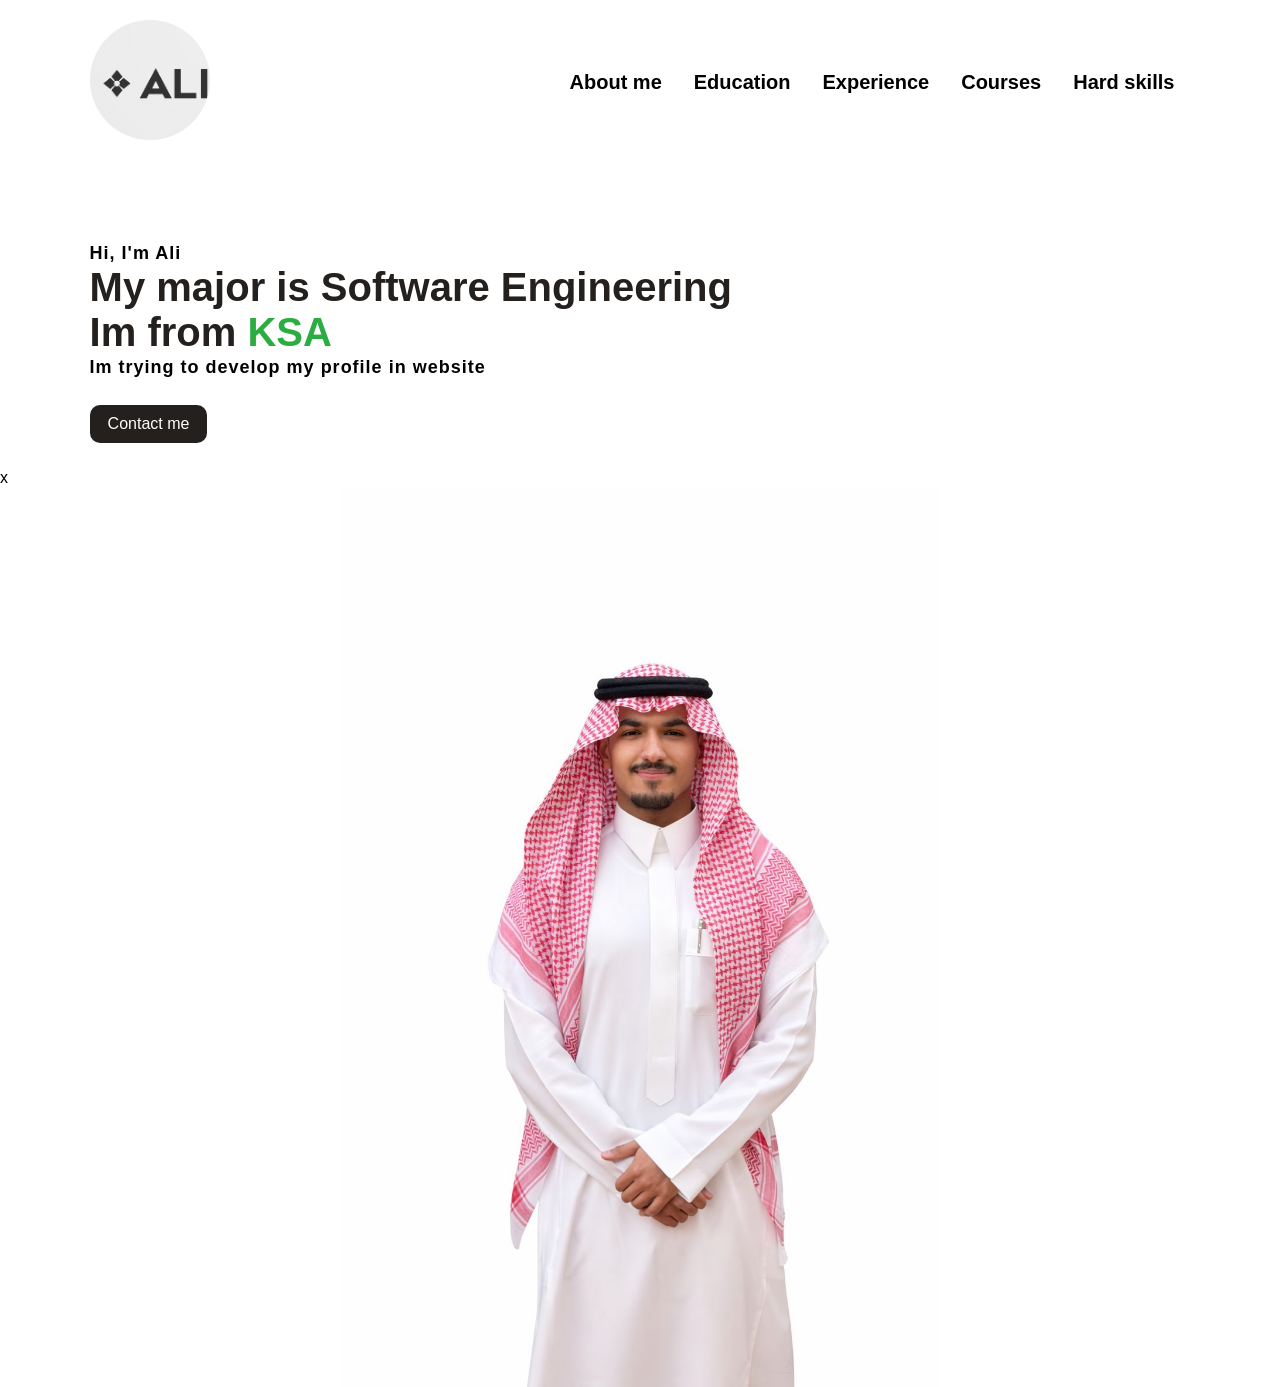
==== index.html @ 78f6ec97 "Rename site.html to index.html" ====
<!DOCTYPE html>
<html lang="ar" dir="ltr">
<head>
    <meta charset="UTF-8">
    <title>Profile Ali</title>
    <link rel="stylesheet" href="profile.css">
</head>
<body>
  <div class="main">
    <div class="navbar">
    <div class="logo">
        <img src="logo.jpg" alt="Logo"> </div>
    
    <ul>
        <li><a href="#">About me</a></li>
        <li><a href="#">Education</a></li>
        <li><a href="#">Experience</a></li> 
        <li><a href="#">Courses</a></li>
        <li><a href="#">Hard skills</a></li>
    </ul>
</div><div class="info">
        <h3>Hi, I'm Ali </h3>
        <h1>My major is Software Engineering<br> Im from <span>KSA</span></h1>
        <h3>Im trying to develop my profile in website</h3>
        <a href="#">Contact me</a>
    </div>x
    <div class="image">
        <img src="Personalimage.jpg" alt="Ali">
    </div>
  </div>
</body>
</html>
---- profile.css ----
* {
    margin: 0;
    padding: 0;
    box-sizing: border-box; 
}

.main {
    width: 100%;
    background-color: #ffffff;
    background-position: right 50%;
    background-repeat: no-repeat;
    background-size: contain;
    height: 100vh;
    font-family: sans-serif;
}
/* قسم الصورة (50%) */
.image{
    flex: 1; /* يأخذ 50% */
    height: 100%;
    display: flex;
    align-items: flex-end; /* لتبدأ الصورة من الأسفل مثل صورتك الأصلية */
    justify-content: center;
}

.image img {
    max-width: 100%;
    max-height: 100%;
    object-fit: contain; /* يحافظ على أبعاد الصورة بدون قص */
}
.logo img {
    width: 120px;
    height: 120px;
    border-radius: 70%;
    object-fit: cover;
    object-position: top;
    cursor: pointer
}

.logo img:hover {
    transform: scale(1.05); /* حركة بسيطة عند تمرير الماوس */
}
.navbar {
    width: 86%;
    display: flex;
    margin: auto;
    padding: 20px 0;
    align-items: center; 
    justify-content: space-between;
}

ul {
    display: flex; 
    list-style: none;
}

ul li {
    padding: 10px 16px;
}

ul li a {
    font-size: 20px;
    font-weight: bold;
    text-decoration: none;
    color: black;
    transition: 0.3s; 
}

ul li a:hover {
    color: #e76f51;
}
.info{
    margin-left: 7%;
    margin-top: 6%;
}
.info h1{
    font-size: 40px;
    color: rgb(36,32,30);
}
.info h3{
    font-size: 18px;
    letter-spacing: 1px;
    line-height: 24px;
}
.info span{
    color: rgb(43, 173, 65);
}
.info a{
    text-decoration: none;
    color: #fff;
    background: rgb(36,32,30);
    margin: 26px 0;
    padding: 10px 18px;
    border-radius: 10px;
    display: inline-block;
}
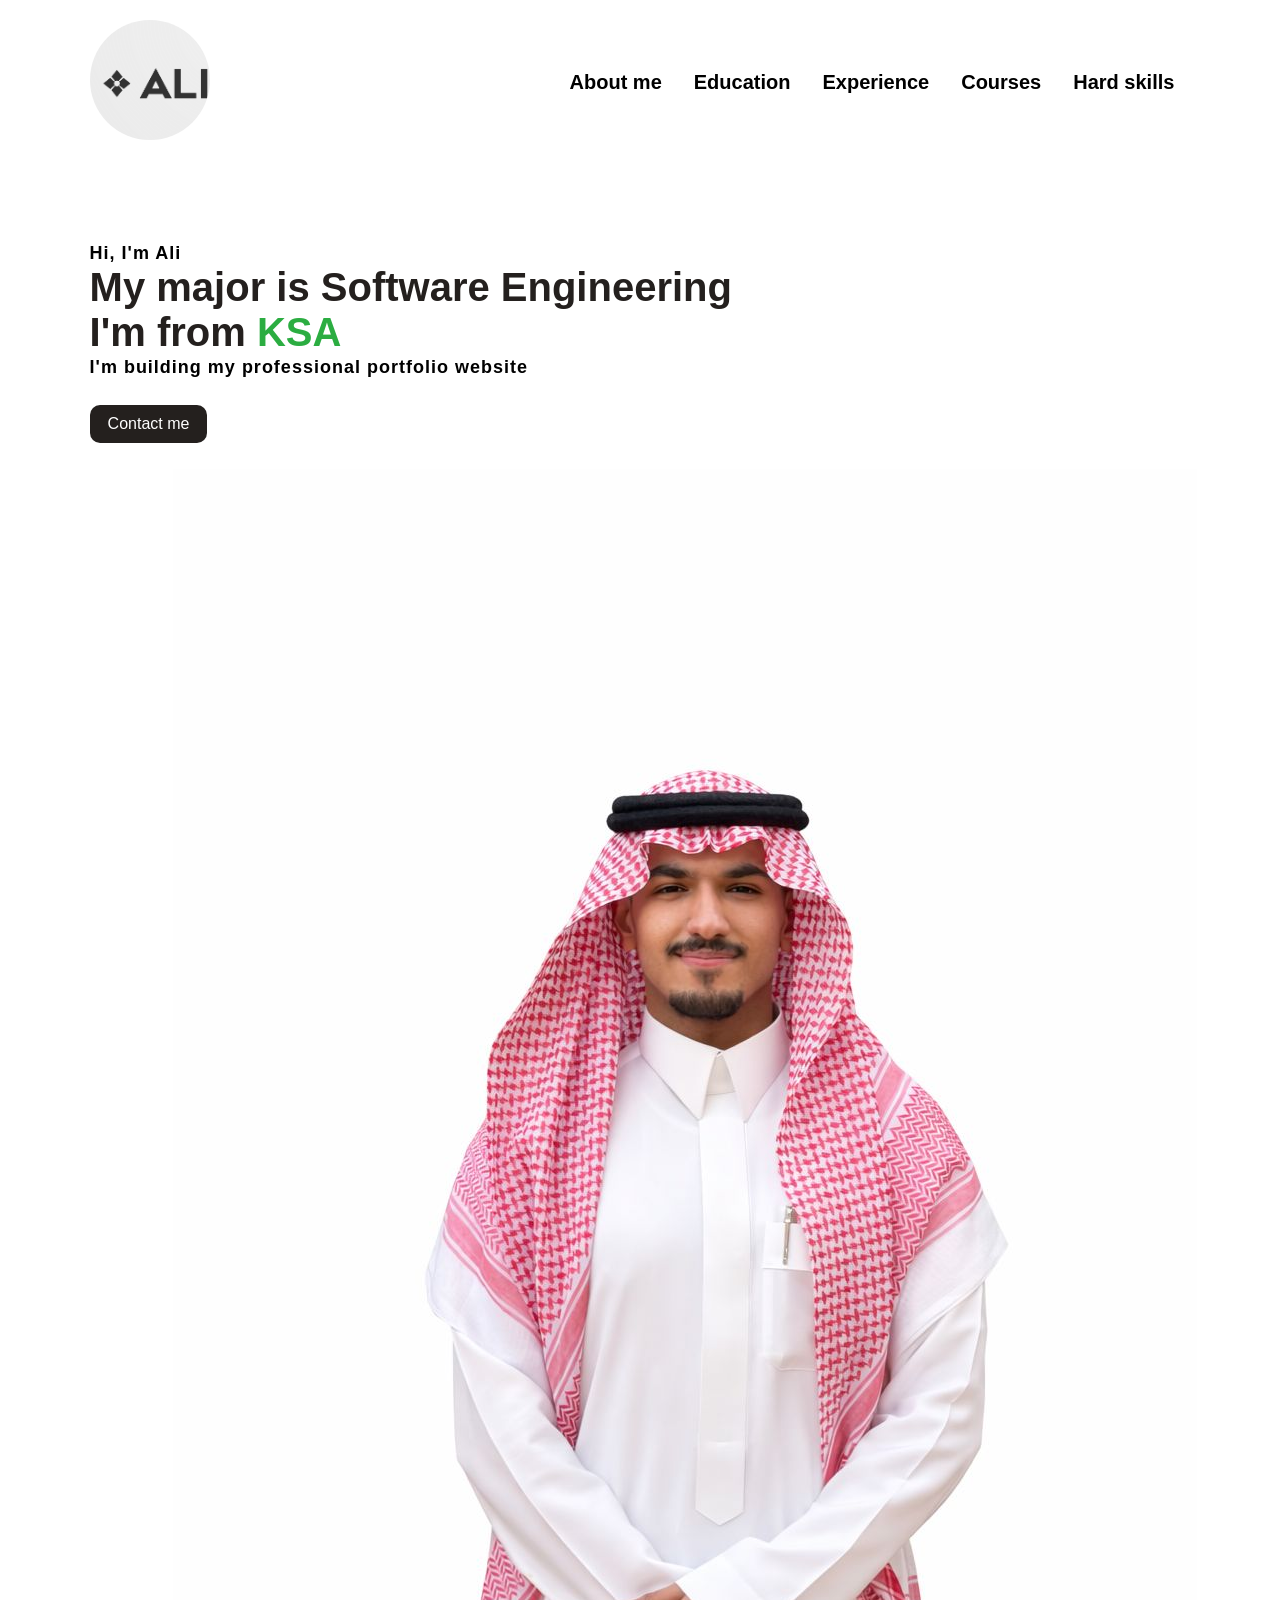
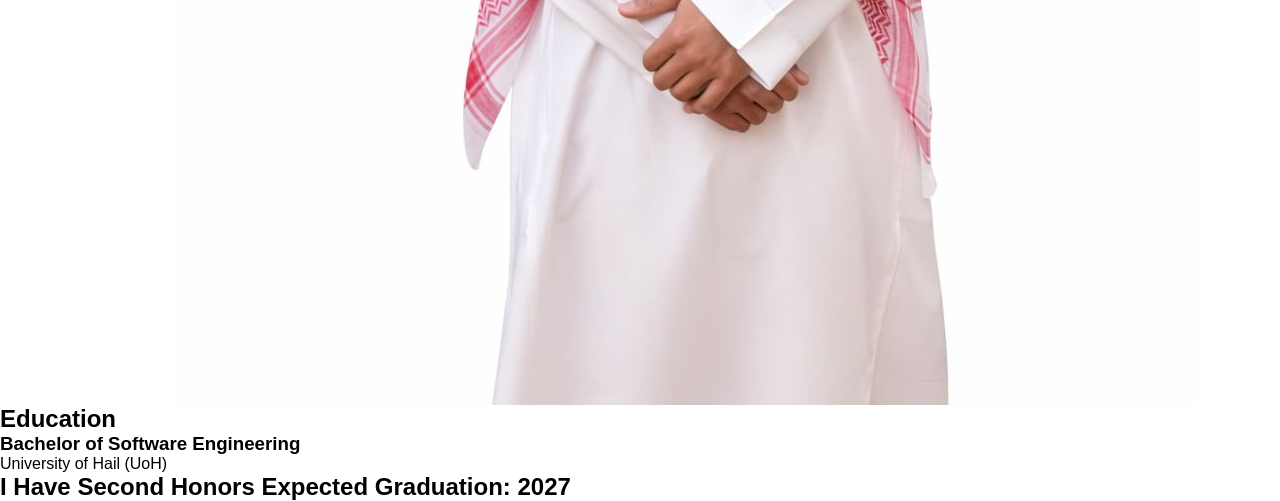
==== commit 0841a771: "index.html" ====
--- a/index.html
+++ b/index.html
@@ -1,32 +1,47 @@
 <!DOCTYPE html>
-<html lang="ar" dir="ltr">
+<html lang="en" dir="ltr">
 <head>
     <meta charset="UTF-8">
+    <meta name="viewport" content="width=device-width, initial-scale=1.0">
     <title>Profile Ali</title>
     <link rel="stylesheet" href="profile.css">
 </head>
 <body>
-  <div class="main">
-    <div class="navbar">
-    <div class="logo">
-        <img src="logo.jpg" alt="Logo"> </div>
-    
-    <ul>
-        <li><a href="#">About me</a></li>
-        <li><a href="#">Education</a></li>
-        <li><a href="#">Experience</a></li> 
-        <li><a href="#">Courses</a></li>
-        <li><a href="#">Hard skills</a></li>
-    </ul>
-</div><div class="info">
-        <h3>Hi, I'm Ali </h3>
-        <h1>My major is Software Engineering<br> Im from <span>KSA</span></h1>
-        <h3>Im trying to develop my profile in website</h3>
-        <a href="#">Contact me</a>
-    </div>x
-    <div class="image">
-        <img src="Personalimage.jpg" alt="Ali">
-    </div>
-  </div>
+    <div class="main">
+        <nav class="navbar">
+            <div class="logo">
+                <img src="logo.jpg" alt="Logo"> 
+            </div>
+            <ul>
+                <li><a href="#about">About me</a></li>
+                <li><a href="#education">Education</a></li>
+                <li><a href="#experience">Experience</a></li> 
+                <li><a href="#courses">Courses</a></li>
+                <li><a href="#skills">Hard skills</a></li>
+            </ul>
+        </nav>
+
+        <section class="section-container info" id="about">
+            <div class="text-content">
+                <h3>Hi, I'm Ali</h3>
+                <h1>My major is Software Engineering<br> I'm from <span>KSA</span></h1>
+                <h3>I'm building my professional portfolio website</h3>
+                <a href="mailto:your-email@example.com" class="btn">Contact me</a>
+            </div>
+            <div class="image">
+                <img src="Personalimage.jpg" alt="Ali">
+            </div>
+        </section>
+
+        <section class="section-container education" id="education">
+            <div class="text-content">
+                <h2>Education</h2>
+                <h3>Bachelor of Software Engineering</h3>
+                <p>University of Hail (UoH)</p>
+                <h1>I Have Second Honors <span class="grad-year">Expected Graduation: 2027</span></h1>
+            </div>
+        </section>
+        
+        </div>
 </body>
 </html>
